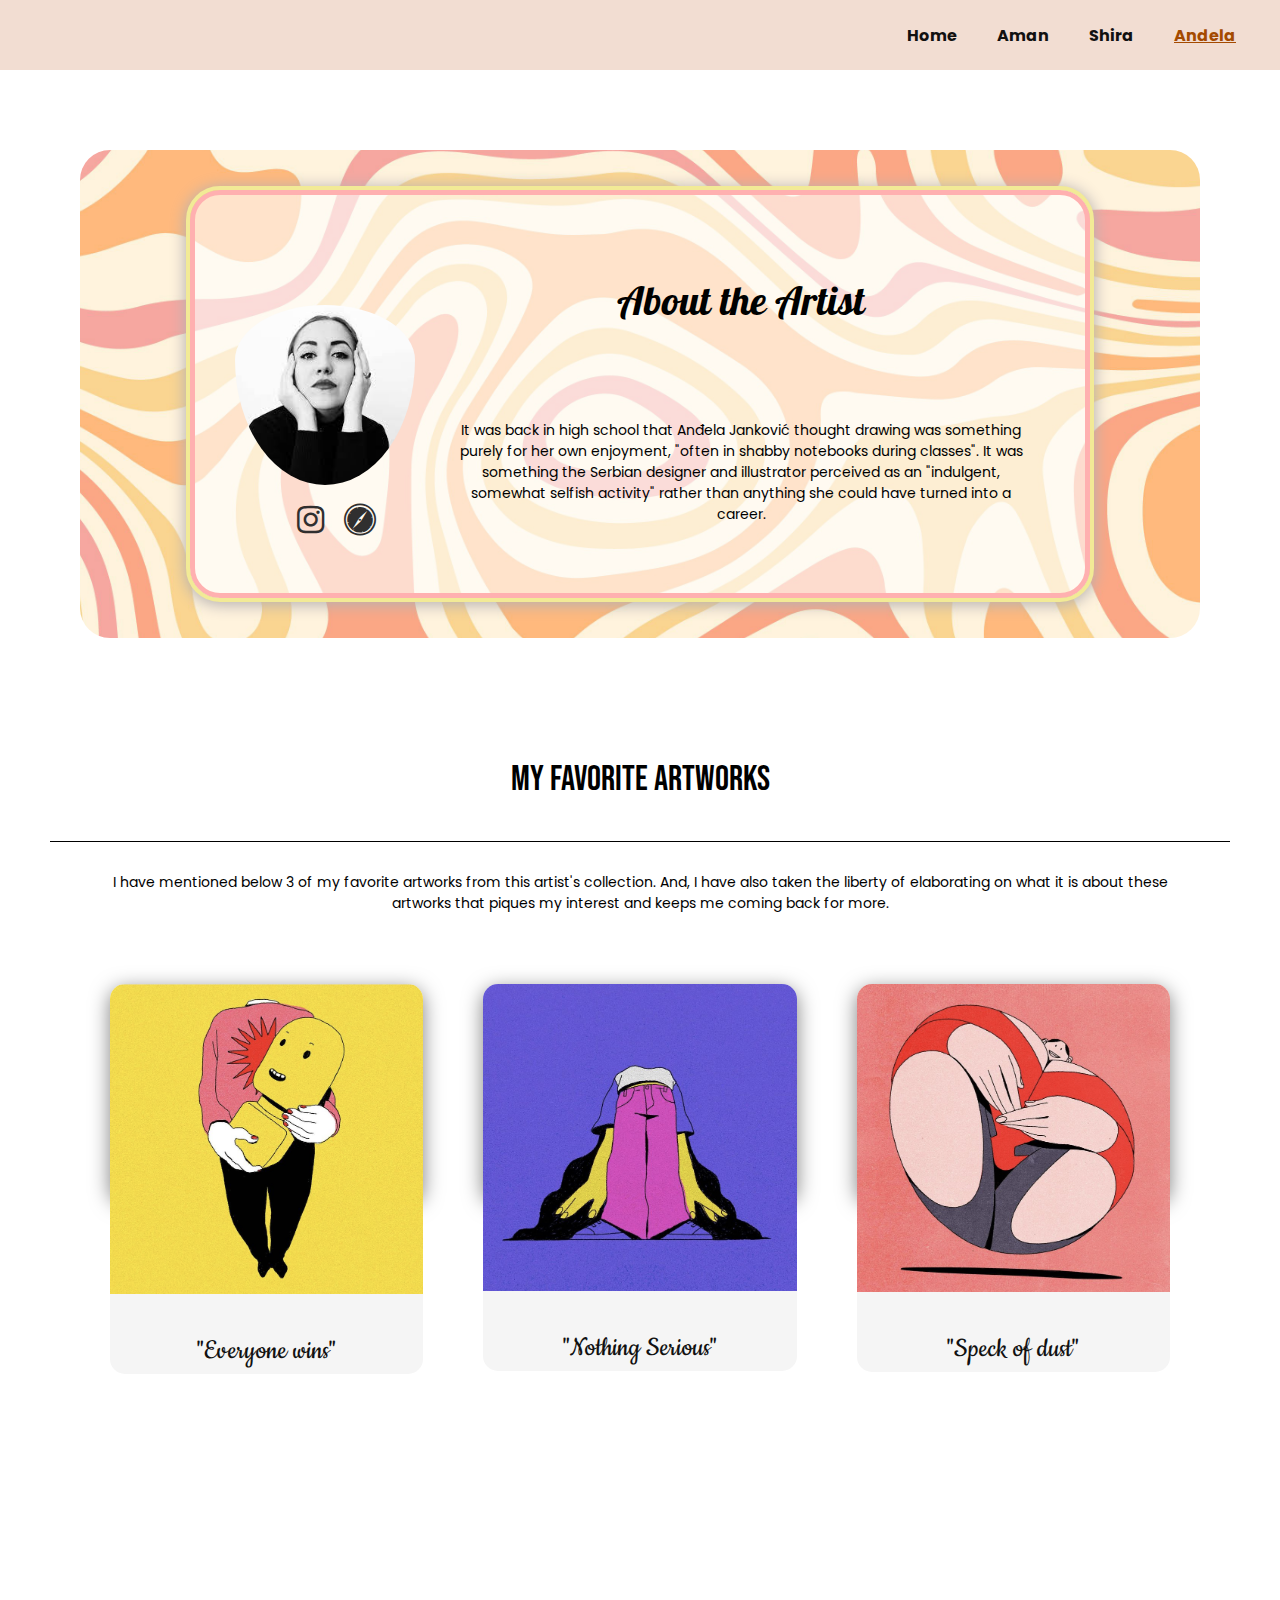
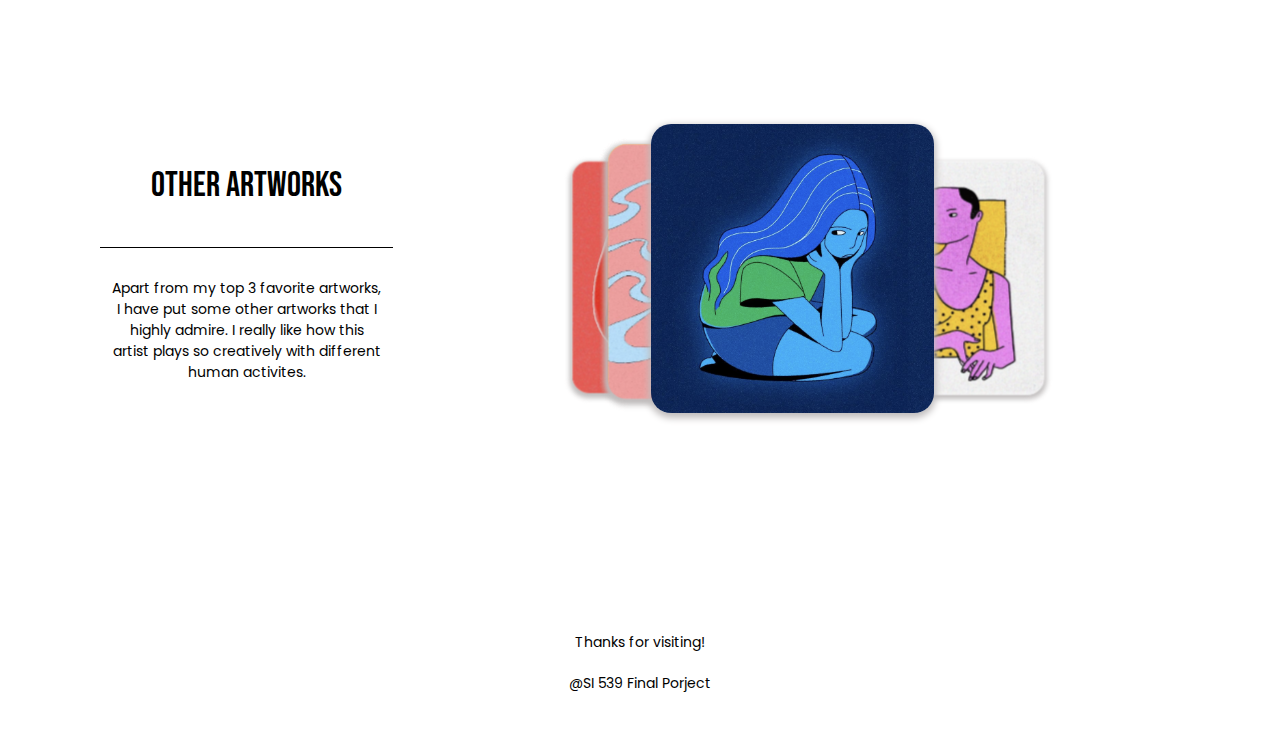
==== andela.html @ ee3e79a8 "Add files via upload" ====
<!DOCTYPE html>
<html lang="en">
<head>
    <meta charset="UTF-8">
    <meta name="viewport" content="width=device-width, initial-scale=1.0">

    <!-- connects to the stylesheets -->
    <link rel="stylesheet" href="css/reset.css">
    <link rel="stylesheet" href="css/style.css">
    <script src="script.js" defer></script>
    <link rel="stylesheet" href="https://cdnjs.cloudflare.com/ajax/libs/font-awesome/4.7.0/css/font-awesome.min.css">
    <!-- connect to a Google font -->
  <link href="https://fonts.googleapis.com/css?family=Bebas+Neue" rel="stylesheet">
  <link href='https://fonts.googleapis.com/css?family=Pattaya' rel='stylesheet'>
  <link href="https://fonts.googleapis.com/css?family=Cookie" rel="stylesheet">
  <link href="https://fonts.googleapis.com/css?family=Poppins" rel="stylesheet">
    <title>Favorite Artists</title>
</head>
<body>
    <a href="#content" class="skip">Skip to main content</a>
    <header id="index">
    <nav class="navbar">
        <ul class="nav-menu">
            <li class="nav-item">
              <a href="index.html" class="nav-link">Home</a>
            </li>
            <li class="nav-item">
              <a href="claymen.html" class="nav-link">Aman</a>
            </li>
            <li class="nav-item">
              <a href="shira.html" class="nav-link">Shira</a>
            </li>
            <li class="nav-item">
              <a href="andela.html" class="nav-link current">Andela</a>
            </li>
        </ul>
        <div class="hamburger">
          <span class="bar"></span>
          <span class="bar"></span>
          <span class="bar"></span>
        </div>
      </nav>

    </header>
    <main id="content">
      <div class="backdrop">
        <!-- <h1>Claymen</h1> -->
        <div class="introcard">
          <div class="introimage">
            <img src="images/andela.jpg" alt="Potrait of Andela Jankovic">
            <div class="contact">
              <div class="instagram">
                <a href="https://www.instagram.com/rawdraws/"><i class="fa fa-instagram"></i></a>
              </div>
              <div class="website">
                <a href="https://www.behance.net/jankovicandjela?locale=en_US"><i class="fa fa-safari"></i></a>
              </div>
            </div>
          </div>
          <div class="about">
            <h2>About the Artist</h2>
            <p>It was back in high school that Anđela Janković thought drawing was something purely for her own enjoyment, "often in shabby notebooks during classes". It was something the Serbian designer and illustrator perceived as an "indulgent, somewhat selfish activity" rather than anything she could have turned into a career.</p>
          </div>
        </div>
      </div>
      

      <div class="intro2">
        <h2>My Favorite Artworks</h2>
      <p>I have mentioned below 3 of my favorite artworks from this artist's collection. And, I have also taken the liberty of elaborating on what it is about these artworks that piques my interest and keeps me coming back for more.</p>
      </div>

      <div class="cards">
        <div class="card">
          <div class="image">
            <img src="images/2/a6.PNG" alt="Painting of a person holding a tropphy">
          </div>
          <div class="info">
            <h3>"Everyone wins"</h3>
            <p>This artwork cleverly signifies that your mind and your ability to think is what makes you a winner, by making a person hold a trophy shaped as his own head.</p>
          </div>
        </div>

        <div class="card">
          <div class="image">
            <img src="images/2/a2.PNG" alt="Painting of a person bending backwards">
          </div>
            <div class="info">
              <h3>"Nothing Serious"</h3>
              <p>This artwork depicts a girl bending backwards. To retain the fun element, vibrant shades of pink and blue have been used. Overall, the whole piece looks very playful.</p>
            </div>
        </div>

        <div class="card">
          <div class="image">
            <img src="images/2/a3.PNG" alt="Painting of a person sitting">
          </div>
            <div class="info">
              <h3>"Speck of dust"</h3>
                <p>A notable aspect of this piece is the way the artist skilfully distorts the proportions of the human characters to create a sense of fun and lightheartedness. </p>
            </div>
        </div>
      </div>

      <div class="carousel">
        <div class="carouseltext">
          <h2>Other Artworks</h2>
        <p>Apart from my top 3 favorite artworks, I have put some other artworks that I highly admire. I really like how this artist plays so creatively with different human activites. </p>
        </div>
        <section id="slider">
          <input type="radio" name="slider" id="s1">
            <input type="radio" name="slider" id="s2">
              <input type="radio" name="slider" id="s3" checked>
                <input type="radio" name="slider" id="s4">
                 <input type="radio" name="slider" id="s5">
  
        <label for="s1" id="slide1">
          <img src="images/2/a4.PNG" alt="A person's head with red background">
        </label>
        <label for="s2" id="slide2">
          <img src="images/2/a5.PNG" alt="A girl stretching her arms and legs">
        </label>
        <label for="s3" id="slide3">
          <img src="images/2/a10.PNG" alt="A sad girl">
        </label>
        <label for="s4" id="slide4">
          <img src="images/2/a9.PNG" alt="A girl looking down on a pink background">
        </label>
        <label for="s5" id="slide5">
          <img src="images/2/a7.PNG" alt="A person with her head shaped as a brain">
        </label>
        </section>
      </div>
      

      <script>
        const hamburger = document.querySelector(".hamburger");
        const navMenu = document.querySelector(".nav-menu");

        hamburger.addEventListener("click", () => {
        hamburger.classList.toggle("active");
        navMenu.classList.toggle("active");
        })
        document.querySelectorAll(".nav-link").forEach(n => n.addEventListener("click", () =>{
          hamburger.classList.remove("active");
          navMenu.classList.remove("active");
        }))
      </script>
    </main>
  </body>
    <footer>
        <p class="thanks">
          Thanks for visiting! <i></i>
        </p>
        <p>@SI 539 Final Porject</p>
      </footer>

</html>
---- css/style.css ----
a.skip{
    background: white;
    padding: 6px;
    -webkit-transition: top 1s ease-out;
    transition: left 1s ease-out;
    z-index: 1;
    position: absolute;
    left: 0px;
    top: -50px;
}

a.skip:focus{
    border: 2px solid #1e047d;
    top: 20px;
    color: #121111;
    justify-items: left;
}

header{
    background: #f2ddd2;
}

li{
    list-style: none;
}

.introcard h2{
    border-bottom: none;
}

.title h1{
    font-family: "Pattaya", Helvetica, sans-serif;
    padding: 120px 90px;
    padding-bottom: 0px;
    font-size: 45px;
}

.title p{
    font-weight: bold;
}

a{
    color: #ffffff;
    text-decoration: none;
    font-family: "Poppins", Helvetica, sans-serif;
    font-size: 16px;
    font-weight: bold;
}

.navbar a{
    color: #121111;
}

.navbar{
    min-height: 70px;
    display: flex;
    justify-content: space-between;
    align-items: center;
    padding: 0px 24px;
}

.nav-menu{
    display: flex;
    justify-content: space-between;
    align-items: center;
    gap: 60px;
}


.nav-link{
    transition: 0.7s ease;
}

.nav-link:hover, .nav-link:focus {
    color: #a44a00;
    text-decoration: underline;
}

.nav-link.current{
    color: #a44a00;
    text-decoration: underline;
}

.bar{
    display: block;
    width: 25px;
    height: 3px;
    margin: 5px auto;
    -webkit-transition: all 0.3s ease-in-out;
    transition: all 0.3s ease-in-out;
    background-color: #000000;
}

.hamburger{
    display: block;
}

.hamburger.active .bar:nth-child(2){
    opacity: 0;
}

.hamburger.active .bar:nth-child(1){
    transform: translateY(8px) rotate(45deg);
}

.hamburger.active .bar:nth-child(3){
    transform: translateY(-8px) rotate(-45deg);
}

.nav-menu{
    position: absolute;
    left: -100%;
    top: 70px;
    gap: 0px;
    flex-direction: column;
    background: #faede6;
    width: 100%;
    text-align: center;
    transition: 0.3s;
}

.nav-item{
    margin: 16px 0px;
}

.nav-menu.active{
    left: 0px;
}

.title{
    background: url(../images/title1.jpg);
    background-attachment: fixed;
    background-position: center;
    background-repeat: no-repeat;
    background-size: cover;
    min-height: 400px;
    background-color: rgba(255, 255, 255, 0.6);
    box-shadow: 0px 2px 15px 5px #b6b1b1;
    margin: 50px;
    border-radius: 40px 40px 0px 0px;
}

h1{
    font-size: 30px;
    font-weight: bold;
    text-align: center;
    padding-top: 50px;
}

.photostack{
    margin: 50px;
    margin-bottom: 350px;
}

.mywork p{
    text-align: center;
    padding-top: 0px;
}

.wrapper{
    position: relative;
    padding: 20px;
    top: 23%;
    left: 33%;
    transform: (-50%, -50%);
}

.img-area{
    position: relative;
    width: 150px;
    height: 190px;
    overflow: visible;
}

.img-box{
    padding: 5px 5px 25px 5px;
    z-index: 200;
    background-color: #fff;
    width: 300px;
    position: absolute;
    height: 190px;
    top: 0;
    left: 0;
    box-shadow: 0 0 5px 0 #aba0a0;
    border: 1px solid rgb(201, 198, 198);
    transition: .5s;
}

.img-area:hover .box-5{
    top: 240px;
    left: -80px;
}

.img-area:hover .box-1{
    top: 50px;
    left: -140px;
}

.img-area:hover .box-2{
    top: 40px;
    left: 10px;
}

.img-area:hover .box-3{
    top: 50px;
    left: 140px;
}

.img-area:hover .box-4{
    top: 240px;
    left: 70px;
}

.img-area img:nth-child(1){
    transform: rotate(-10deg);
    zoom: 1.2;
}

.img-area img:nth-child(4){
    transform: rotate(10deg);
    zoom: 1.2;
}

.img-area img:nth-child(2){
    zoom: 1.2;
}

.img-area img:nth-child(3){
    transform: rotate(10deg);
    zoom: 1.2;
}

.img-area img:nth-child(5){
    transform: rotate(-10deg);
    zoom: 1.2;
}

.backdrop{
    background: url(../images/title1.jpg);
    background-attachment: fixed;
    background-position: center;
    background-repeat: no-repeat;
    background-size: cover;
    padding: 40px 0px;
    margin: 80px;
    border-radius: 30px;
    /* min-height: 400px; */
}

p{
    font-family: "Poppins", Helvetica, sans-serif;
    font-size: 14px;
    text-align: center;
    padding: 10px;
}

h2{
    border-bottom: 0.5px solid black;
    font-size: 35px;
    margin: 0px 50px 30px 50px;
    font-family: "Bebas Neue", Helvetica, sans-serif;
    text-align:center;
}

.about p{
    padding: 20px;
    text-align: center;
}

.about h2{
    font-family: "Pattaya", Helvetica, sans-serif;
    font-size: 40px;
    text-align: center;
}

.introcard{
    display: grid;
    grid-template-columns: 1fr;
    grid-template-rows: 0.5fr 1fr;
    border-radius: 30px;
    border: 5px solid #ffb0b0;
    outline: 4px solid #f2ea96;
    padding: 40px;
    margin: 30px;
    background-color: rgba(255, 255, 255, 0.6);
    box-shadow: 0px 2px 15px 5px #b6b1b1;
}

.intro2 p{
    margin: 20px 50px;
}

.mywork p{
    margin-top: 20px;
}

.top3 p{
    margin: 0px 50px 50px 50px;
    /* padding: 30px 50px; */
}

.top3 .overlay p{
    border-bottom: none;
    margin-bottom: 20px;
    padding: 0px 50px;
}

#others p{
    margin: 0px 50px 50px 50px;
    /* padding: 30px 50px; */
}

#others .overlay p{
    border-bottom: none;
    margin-bottom: 20px;
    padding: 0px 50px;
}

#others .overlay{
    border-radius: 0px 0px 40px 40px;
}

.introimage img{
    border-radius: 50%;
    padding-top: 40px;
    margin-left: 40px;
    height: 250px;
}

.contact{
    display: flex;
    flex-direction: row;
    justify-content: center;
}

.website, .instagram{
    padding: 15px 10px;
}

.contact a{
    color: #302f2f;
}

.overlay .fa.fa-arrow-right{
    font-size: large;
}

.contact .fa{
    font-size: xx-large;
}

#top3 ul {
    display: grid;
    grid-template-columns: 1fr 1fr 1fr;
  }

.artist1, .artist2 {
    align-items: center;
    justify-content: center;
    padding: 30px;
}

.artist1, .artist2  h3{
    text-align: center;
    font-family: "Bebas Neue", Helvetica, sans-serif;
    font-size: 20px;
    padding-bottom: 20px;
}

.artist1 img{
    border-radius: 40px;
    border: 5px solid #ffb0b0;
    outline: 4px solid #f2ea96;
    padding: 5px;
}

.artist2 img{
    border-radius: 40px;
    border: 5px solid #ffb0b0;
    outline: 4px solid #f2ea96;
    padding: 5px;
}

.cards{
    background: url(../images/blob_background.jpg);
    background-attachment: fixed;
    background-position: center;
    background-repeat: no-repeat;
    background-size: cover;
    border-radius: 30px;
    padding-bottom: 30px;
    display: grid;
    grid-template-columns: 1fr 1fr 1fr;
    margin: 50px 80px;
}

.cards{
    display: grid;
    grid-template-rows: 1fr 1fr 1fr;
    grid-template-columns: 1fr;
}

.card {
    position: relative;
    margin : 20px 30px;
    box-shadow : 0 5px 20px rgba(0,0,0,0.5);
    border-radius : 15px;
  }

.card image {
    position : relative;
    width : 300px;
    height : 215px;
  }

  .card .image img {
    border-radius: 15px 15px 0px 0px;
  }

  .card .info {
    position : relative;
    width: 100%;
    height: 20%;
    padding: 40px;
    border-radius: 0px 0px 15px 15px;
    color : #111;
    text-align : center;
  }

  .card .info h3{
    font-size: 30px;
  }

[type=radio] {
    display: none;
}

#slider{
    /* margin-left: 60px; */
    height: 35vw;
    position: relative;
    perspective: 1000px;
    transform-style: preserve-3d;
}

.carousel{
    display: grid;
    grid-template-columns: 1fr;
    margin: 0px 50px;
}

.carousel p{
    display: block;
    text-align: center;
    margin: 20px 50px;
}

#slider{
    left: 50px;
}

#slider label{
    margin: auto;
    width: 60%;
    height: 0;
    border-radius: 10px;
    position: absolute;
    left: 0;
    right: 0;
    cursor: pointer;
    transition: transform 0.4s ease;
}

#slider p{
    display: block;
}

label img{
    width: 60%;
    border-radius: 20px;
    box-shadow: 0 3px 7px 2px rgb(192, 189, 189);

}

#s1:checked ~ #slide4,
#s2:checked ~ #slide5,
#s3:checked ~ #slide1,
#s4:checked ~ #slide2,
#s5:checked ~ #slide3 {
box-shadow: 0 1px 4px 0 rgba(0, 0, 0, .37);
transform: translate3d(-30%,0,-200px);
}

#s1:checked ~ #slide5,
#s2:checked ~ #slide1,
#s3:checked ~ #slide2,
#s4:checked ~ #slide3,
#s5:checked ~ #slide4 {
box-shadow: 0 6px 10px 0 rgba(0, 0, 0, .3), 0 2px 2px 0 rgba(0, 0, 0, .2);
transform: translate3d(-15%,0,-100px);
}

#s1:checked ~ #slide1,
#s2:checked ~ #slide2,
#s3:checked ~ #slide3,
#s4:checked ~ #slide4,
#s5:checked ~ #slide5 {
box-shadow: 0 13px 25px 0 rgba(0, 0, 0, .3), 0 11px 7px 0 rgba(0, 0, 0, .19);
transform: translate3d(0,0,0);
}

#s1:checked ~ #slide2,
#s2:checked ~ #slide3,
#s3:checked ~ #slide4,
#s4:checked ~ #slide5,
#s5:checked ~ #slide1 {
box-shadow: 0 6px 10px 0 rgba(0, 0, 0, .3), 0 2px 2px 0 rgba(0, 0, 0, .2);
transform: translate3d(-15%,0,-100px);
}

#s1:checked ~ #slide3,
#s2:checked ~ #slide4,
#s3:checked ~ #slide5,
#s4:checked ~ #slide1,
#s5:checked ~ #slide2 {
box-shadow: 0 1px 4px 0 rgba(0, 0, 0, .37);
transform: translate3d(30%,0,-200px);
}

h3{
    font-family: "Cookie", Helvetica, sans-serif;
    font-size: 30px;
    text-align: center;
    padding-bottom: 20px;
}

.overlay{
    position: relative;
    top: -80px;
    display: flex;
    flex-direction: row;
    justify-content: center;
    align-items: center;
    background-color: rgba(109, 102, 102, 0.6);
    margin: 0px;
    padding-bottom: 9px;
    border-radius: 0px 0px 40px 40px;
}

.artist2 .overlay{
    padding: 5px;
    border-radius: 20px;
}

.overlay .fa{
    font-size: xx-large;
}

.overlay p{
    font-size: 20px;
}

footer{
    text-align: center;
    margin: 50px
}

@media screen and (min-width: 800px){

     .nav-menu ul{
        box-sizing: border-box;
    }

    #others{
        margin: 0px 50px;
    }

    .wrapper{
        top: 50%;
        left: 35%;
    }
    
    .overlay{
        margin: 0px 83px;
    }
    
    #others .overlay{
        margin: 0px;
    }

    .photostack h2{
        margin-bottom: 40px;
    }

    .img-area:hover .box-5{
        top: 240px;
        left: -70px;
    }
    
    .img-area:hover .box-1{
        top: 50px;
        left: -130px;
    }
    
    .img-area:hover .box-2{
        top: 40px;
        left: 2px;
    }
    
    .img-area:hover .box-3{
        top: 50px;
        left: 150px;
    }
    
    .img-area:hover .box-4{
        top: 240px;
        left: 80px;
    }


    #top3 p{
        margin: 80px;
    }


    .website, .instagram{
        padding: 15px 0px;
    }

    .carousel p{
        display: block;
        padding-top: 50px;
        text-align: center;
        margin-left: 50px;
    }

    .introimage img{
        border-radius: 50%;
        padding-top: 40px;
        margin-left: 90px;
        height: 350px;
    }
    
    .website, .instagram{
        padding: 15px 10px;
    }
    
    .artist1 img{
        width: 80%;
    }

    #otherartists{
        display: grid;
        grid-template-columns: 1fr 1fr 1fr;
        column-gap: 5px;
    }

    .artist2 img{
        width: 240px;
        height: 240px;
    }

    .artist2{
        padding: 15px;
    }

    .artist2 img{
        border-radius: 40px;
    }

}

@media screen and (min-width: 1024px){

    .nav-menu{
        background: #f2ddd2;
    }

    .carousel{
        display: grid;
        grid-template-columns: 1fr 2fr;
    }

    .photostack{
        display: grid;
        grid-template-columns: 0.5fr 1fr;
        margin: 0px 50px 0px 50px;
    }

    .mywork{
        margin: 0px 0px 50px 0px;
        padding: 30px 0px;
        border-radius: 40px;
        border-left: 10px double #ffb0b0;
        margin-top: 50px;
    }

    .mywork p{
        text-align: left;
        padding-left: 50px;
    }

    .photostack h2 {
        margin-bottom: 0px;
        padding: 0px;
    }
    
    .img-area:hover .box-5{
        top: 135px;
        left: -70px;
    }
    
    .img-area:hover .box-1{
        top: -50px;
        left: -150px;
    }
    
    .img-area:hover .box-2{
        top: -60px;
        left: 2px;
    }
    
    .img-area:hover .box-3{
        top: -50px;
        left: 150px;
    }
    
    .img-area:hover .box-4{
        top: 135px;
        left: 80px;
    }

    .img-area img:nth-child(1){
        transform: rotate(-15deg);
        zoom: 1.1;
    }
    
    .img-area img:nth-child(4){
        transform: rotate(15deg);
        zoom: 1.1;
    }
    
    .img-area img:nth-child(2){
        zoom: 1.1;
    }
    
    .img-area img:nth-child(3){
        transform: rotate(15deg);
        zoom: 1.1;
    }
    
    .img-area img:nth-child(5){
        transform: rotate(-15deg);
        zoom: 1.1;
    }

    .wrapper{
        top: 23%;
        left: 42%;
    }


    ul li{
        margin-top: 30px;
    }

    .carousel{
        margin-top: 120px;
    }
    .carousel p{
        padding-top: 0px;
    }

    h2{
        padding: 40px;
        font-family: "Bebas Neue", Helvetica, sans-serif;
    }

    .intro2 p{
        margin: 0px 50px;
        padding: 0px 50px;
        display: inline-block;
    }

    h3{
        font-size: 30px;
        padding-bottom: 0px;
    }

    .hamburger{
        display: none;
        cursor: pointer;
    }

    .nav-menu{
        position: relative;
        left: 0;
        top: 0;
        flex-direction: row;
        justify-content: flex-end;
    }

    .nav-item{
        margin: 20px;
    }

    li .artist1 {
        position: relative;
        padding: 0px;
        margin: 50px;
      }
    
    li .artist2  {
        position: relative;
        padding: 0px;
        margin: 50px;
      }
    
    li .artwork {
        position: relative;
      }
    
    .overlay {
        position: absolute;
        top: 0;
        left: 0;
        width: 100%;
        height: 100%;
        margin: 0px;
        background-color: rgba(0, 0, 0, 0.4);
        border-radius: 40px;
        opacity: 0;
        transition: opacity 0.3s ease-in-out;
        flex-direction: column;
        color: #fff;
        cursor: pointer;
      }

    .artist2 img{
        border-radius: 40px;
    }

    li .artist1:hover .overlay {
        opacity: 1;
        width: 310px;
        height: 310px;
      }

    li .artist2:hover .overlay {
        opacity: 1;
      }

    #others .overlay{
        border-radius: 40px;
        width: 310px;
        height: 310px;
    }
    
    .overlay p:hover{
        text-decoration: underline;
      }

    .artist1  img{
        width: 310px;
        height: 310px;
    }
      .artist2  img{
        width: 310px;
        height: 310px;
    }

    .overlay .instagram .fa{
        font-size: xx-large;
    }

    .overlay .website .fa{
        font-size: xx-large;
    }

    .cards{
        background: url(../images/blob_background.jpg);
        background-attachment: fixed;
        background-position: center;
        background-repeat: no-repeat;
        background-size: cover;
        border-radius: 30px;
        padding-bottom: 385px;
        display: grid;
        grid-template-columns: 1fr 1fr 1fr;
        grid-template-rows: none;
        margin: 50px 80px;
    }

    .introcard{
        display: grid;
        grid-template-columns: 0.5fr 1.5fr;
        grid-template-rows: none;
        border-radius: 30px;
        border: 5px solid #ffb0b0;
        outline: 4px solid #f2ea96;
        padding: 40px;
        margin: 0px 110px;
        background-color: rgba(255, 255, 255, 0.6);
        box-shadow: 0px 2px 15px 5px #b6b1b1;
    }

    .about{
        padding: 0px;
    }
    
    .introimage img{
        border-radius: 50%;
        margin-left: 0px;
        padding-top: 70px;
        height: 250px;
    }
    
    .contact{
        display: flex;
        flex-direction: row;
        justify-content: center;
    }

    .card {
        position: relative;
        height : 215px;  
        background-color : #fff;
        margin : 20px 30px;
        box-shadow : 0 5px 20px rgba(0,0,0,0.5);
        transition : 0.3s ease-in-out;
        border-radius : 15px;
      }

    .card image {
        position : relative;
        width : 300px;
        height : 215px;
        top : -40%;
        left: 8px;
        box-shadow : 0 5px 20px rgba(0,0,0,0.2);
        z-index : 1;
      }

      .card:hover {
        height : 320px;
      }

      .card .image img {
        border-radius: 15px 15px 0px 0px;
      }

      .card .info {
        position : relative;
        width: 100%;
        height: 20%;
        padding: 40px;
        background: whitesmoke;
        border-radius: 0px 0px 15px 15px;
        top : -5px;
        color : #111;
        text-align : center;
        /* visibility : hidden; */
        transition : 0.3s ease-in-out;
      }

      .card .info h3{
        font-size: 30px;
      }

      .card .info p{
        font-size: 14px;
        opacity : 0;
      }

      .card:hover .info p{
        opacity : 1;
      }
      
      .card:hover .info {
        background-color: rgba(255, 255, 255, 0.6);
        box-shadow: 0px 2px 15px 5px #b6b1b1;
        border: 5px solid #ffb0b0;
        outline: 8px solid #f2ea96;
        height: 100%;
         margin-top : 10px;
         visibility : visible;
         transition-delay: 0.2s;
      }

    ul{
        display: flex;
        flex-direction: row;
        justify-content: space-between;
    }

}
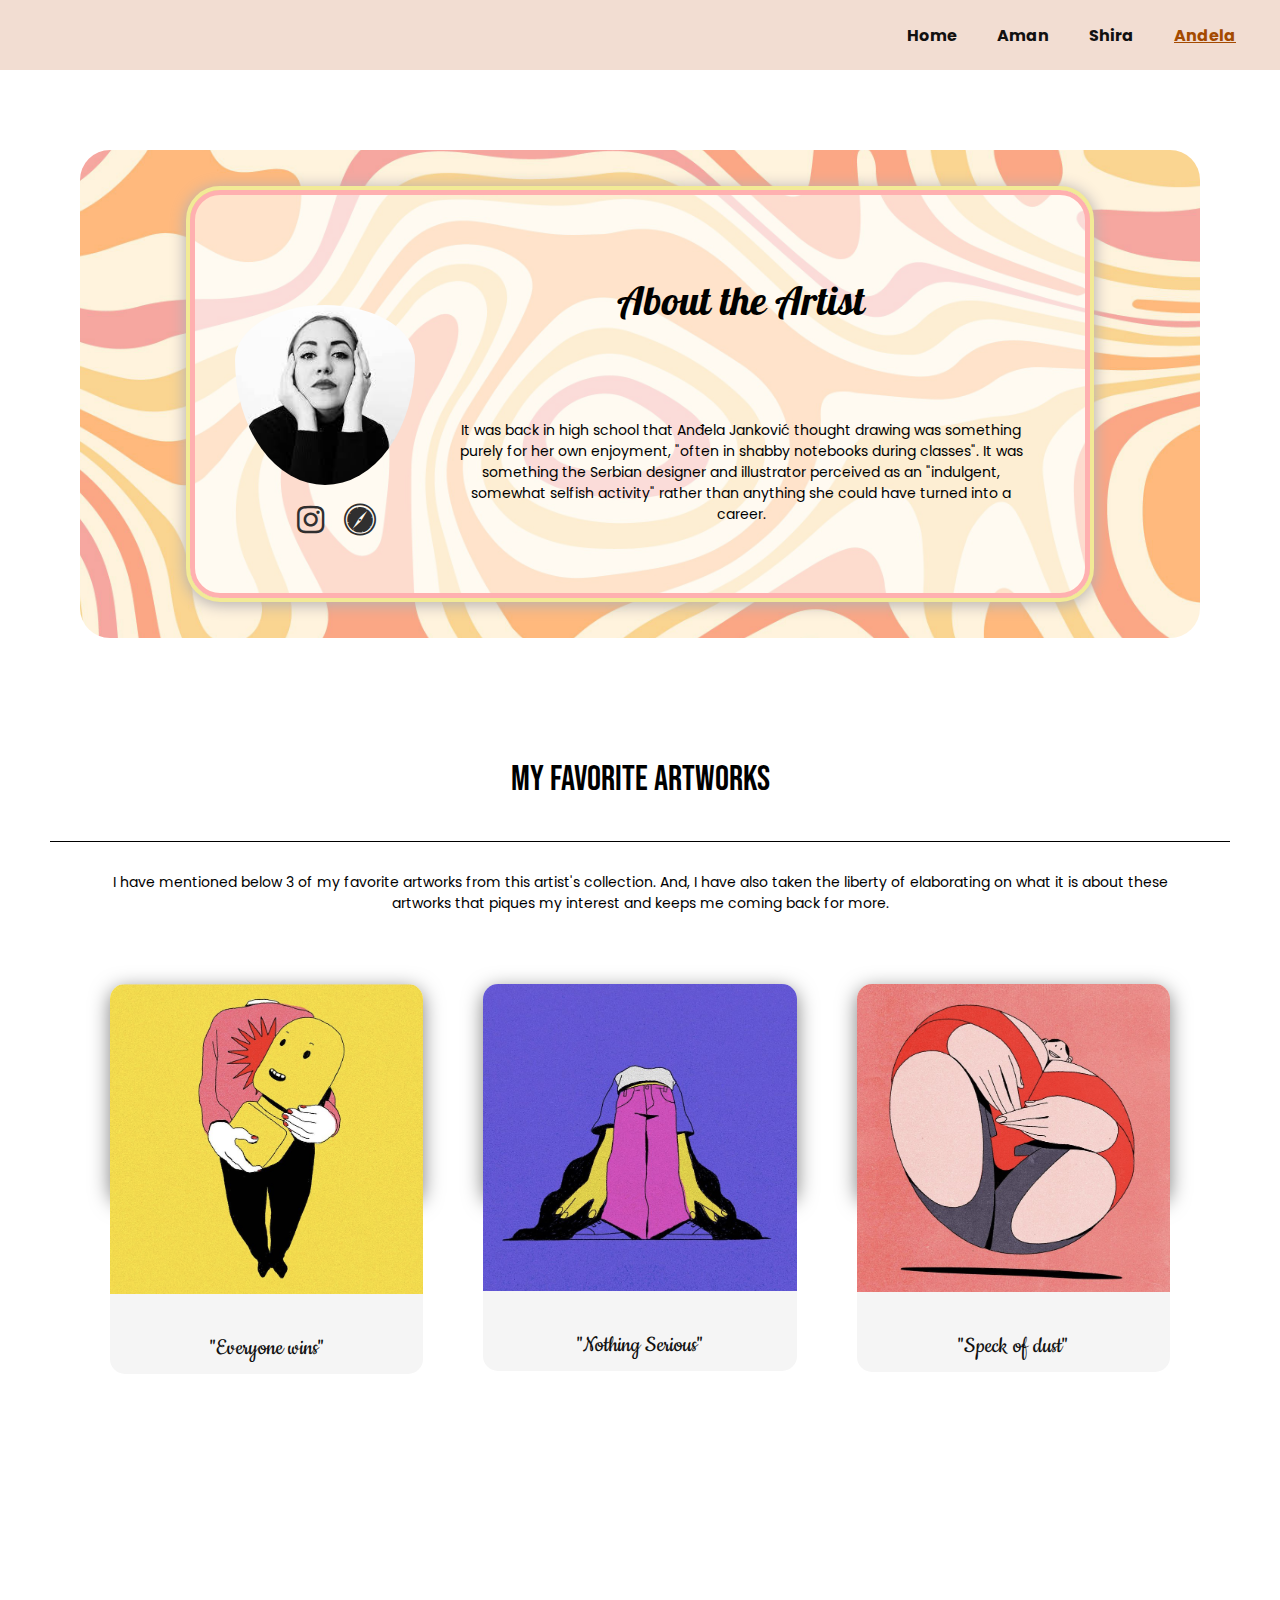
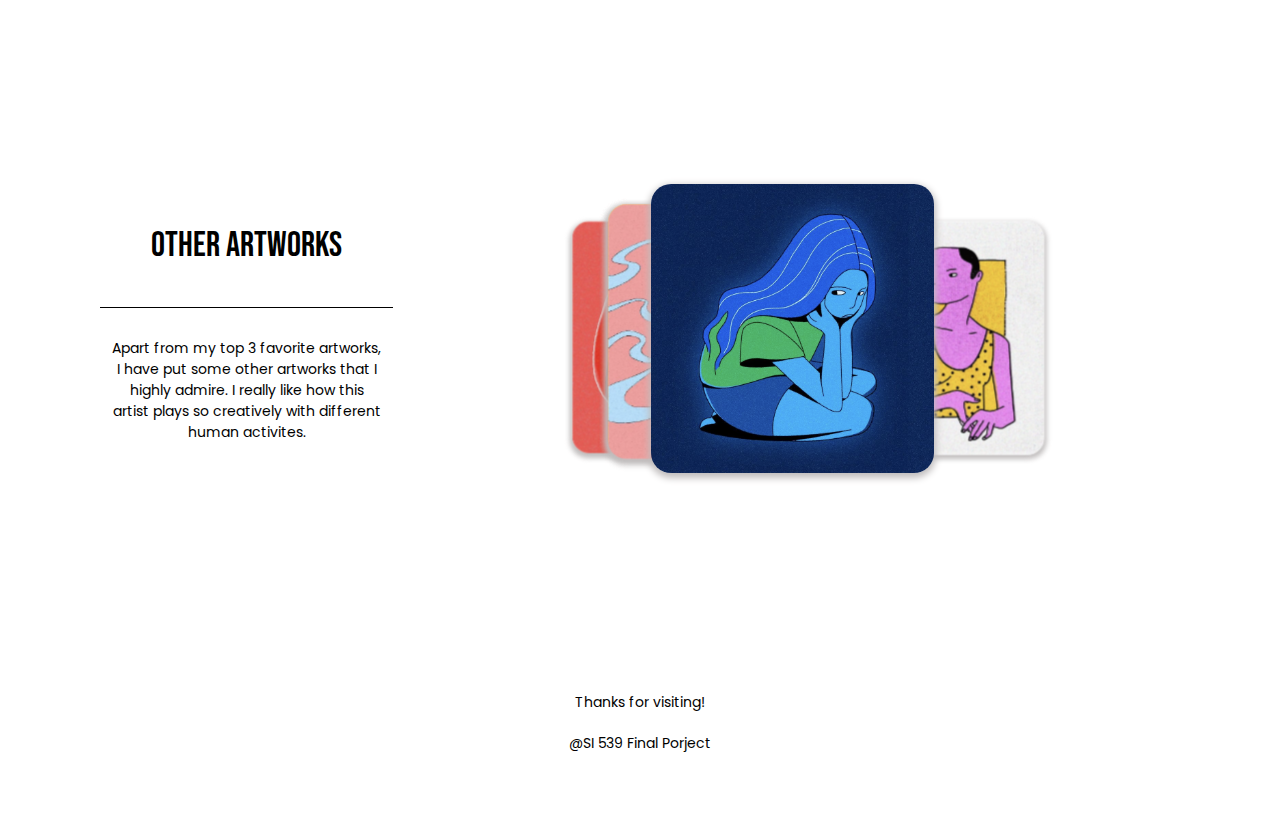
==== commit 656c03a6: "Add files via upload" ====
--- a/andela.html
+++ b/andela.html
@@ -50,10 +50,10 @@
             <img src="images/andela.jpg" alt="Potrait of Andela Jankovic">
             <div class="contact">
               <div class="instagram">
-                <a href="https://www.instagram.com/rawdraws/"><i class="fa fa-instagram"></i></a>
+                <a href="https://www.instagram.com/rawdraws/" title="Follow Andela's art on Instagram"><i class="fa fa-instagram"></i></a>
               </div>
               <div class="website">
-                <a href="https://www.behance.net/jankovicandjela?locale=en_US"><i class="fa fa-safari"></i></a>
+                <a href="https://www.behance.net/jankovicandjela?locale=en_US" title="View Andela's website"><i class="fa fa-safari"></i></a>
               </div>
             </div>
           </div>
--- a/css/style.css
+++ b/css/style.css
@@ -28,12 +28,40 @@
     border-bottom: none;
 }
 
-.title h1{
+  /* The typing effect */
+  @keyframes typing {
+    from { width: 0 }
+    to { width: 100% }
+  }
+  
+  /* The typewriter cursor effect */
+  @keyframes blink-caret {
+    from, to { border-color: transparent }
+    50% { border-color: orange; }
+  }
+
+.typewriter{
+    display: inline-block;
+    width: 400px;
+    margin: 50px;
+    margin-bottom: 0px;
+}
+
+.typewriter h1 {
     font-family: "Pattaya", Helvetica, sans-serif;
-    padding: 120px 90px;
-    padding-bottom: 0px;
-    font-size: 45px;
-}
+    padding-top: 0px;
+    width: 550px;
+    font-size: 35px;
+    overflow: hidden; /* Ensures the content is not revealed until the animation */
+    border-right: .10em solid orange; /* The typwriter cursor */
+    white-space: nowrap; /* Keeps the content on a single line */
+    margin: 30px auto; /* Gives that scrolling effect as the typing happens */
+    letter-spacing: .15em; /* Adjust as needed */
+    animation: 
+      typing 4.5s steps(40, end) forwards,
+      blink-caret .75s step-end infinite;
+  }
+
 
 .title p{
     font-weight: bold;
@@ -61,11 +89,18 @@
 
 .nav-menu{
     display: flex;
+    flex-direction: column;
     justify-content: space-between;
     align-items: center;
-    gap: 60px;
-}
-
+    gap: 0px;
+    position: absolute;
+    left: -100%;
+    top: 70px;
+    background: #faede6;
+    width: 100%;
+    text-align: center;
+    transition: 0.3s;
+}
 
 .nav-link{
     transition: 0.7s ease;
@@ -105,18 +140,6 @@
 
 .hamburger.active .bar:nth-child(3){
     transform: translateY(-8px) rotate(-45deg);
-}
-
-.nav-menu{
-    position: absolute;
-    left: -100%;
-    top: 70px;
-    gap: 0px;
-    flex-direction: column;
-    background: #faede6;
-    width: 100%;
-    text-align: center;
-    transition: 0.3s;
 }
 
 .nav-item{
@@ -244,7 +267,6 @@
     padding: 40px 0px;
     margin: 80px;
     border-radius: 30px;
-    /* min-height: 400px; */
 }
 
 p{
@@ -296,7 +318,6 @@
 
 .top3 p{
     margin: 0px 50px 50px 50px;
-    /* padding: 30px 50px; */
 }
 
 .top3 .overlay p{
@@ -307,7 +328,6 @@
 
 #others p{
     margin: 0px 50px 50px 50px;
-    /* padding: 30px 50px; */
 }
 
 #others .overlay p{
@@ -369,15 +389,17 @@
 
 .artist1 img{
     border-radius: 40px;
-    border: 5px solid #ffb0b0;
-    outline: 4px solid #f2ea96;
+    box-shadow:
+    0 0 0 5px #f2ea96,
+    0 0 0 9px #ffb0b0;
     padding: 5px;
 }
 
 .artist2 img{
     border-radius: 40px;
-    border: 5px solid #ffb0b0;
-    outline: 4px solid #f2ea96;
+    box-shadow:
+    0 0 0 5px #f2ea96,
+    0 0 0 9px #ffb0b0;
     padding: 5px;
 }
 
@@ -413,11 +435,11 @@
     height : 215px;
   }
 
-  .card .image img {
+.card .image img {
     border-radius: 15px 15px 0px 0px;
   }
 
-  .card .info {
+.card .info {
     position : relative;
     width: 100%;
     height: 20%;
@@ -427,7 +449,7 @@
     text-align : center;
   }
 
-  .card .info h3{
+.card .info h3{
     font-size: 30px;
   }
 
@@ -436,7 +458,6 @@
 }
 
 #slider{
-    /* margin-left: 60px; */
     height: 35vw;
     position: relative;
     perspective: 1000px;
@@ -567,7 +588,11 @@
 
 @media screen and (min-width: 800px){
 
-     .nav-menu ul{
+    .typewriter{
+        margin: 50px 150px;
+    }
+
+    .nav-menu ul{
         box-sizing: border-box;
     }
 
@@ -617,11 +642,9 @@
         left: 80px;
     }
 
-
     #top3 p{
         margin: 80px;
     }
-
 
     .website, .instagram{
         padding: 15px 0px;
@@ -672,6 +695,15 @@
 
 @media screen and (min-width: 1024px){
 
+    .typewriter{
+        width: 500px;
+        margin: 50px 320px;
+    }
+
+    .typewriter h1 {
+        font-size: 45px;
+    }
+    
     .nav-menu{
         background: #f2ddd2;
     }
@@ -758,7 +790,6 @@
         top: 23%;
         left: 42%;
     }
-
 
     ul li{
         margin-top: 30px;
@@ -836,6 +867,7 @@
         cursor: pointer;
       }
 
+
     .artist2 img{
         border-radius: 40px;
     }
@@ -852,8 +884,7 @@
 
     #others .overlay{
         border-radius: 40px;
-        width: 310px;
-        height: 310px;
+        position: absolute;
     }
     
     .overlay p:hover{
@@ -884,7 +915,7 @@
         background-repeat: no-repeat;
         background-size: cover;
         border-radius: 30px;
-        padding-bottom: 385px;
+        min-height: 700px;
         display: grid;
         grid-template-columns: 1fr 1fr 1fr;
         grid-template-rows: none;
@@ -942,7 +973,7 @@
       }
 
       .card:hover {
-        height : 320px;
+        height : 250px;
       }
 
       .card .image img {
@@ -952,23 +983,24 @@
       .card .info {
         position : relative;
         width: 100%;
-        height: 20%;
-        padding: 40px;
+        height: 50px;
         background: whitesmoke;
         border-radius: 0px 0px 15px 15px;
         top : -5px;
         color : #111;
         text-align : center;
-        /* visibility : hidden; */
         transition : 0.3s ease-in-out;
       }
 
       .card .info h3{
-        font-size: 30px;
+        font-size: 25px;
+        padding-top: 0px;
       }
 
       .card .info p{
-        font-size: 14px;
+        font-size: 12px;
+        padding-bottom: 30px;
+        padding-top: 10px;
         opacity : 0;
       }
 
@@ -981,7 +1013,7 @@
         box-shadow: 0px 2px 15px 5px #b6b1b1;
         border: 5px solid #ffb0b0;
         outline: 8px solid #f2ea96;
-        height: 100%;
+        height: 220px;
          margin-top : 10px;
          visibility : visible;
          transition-delay: 0.2s;
